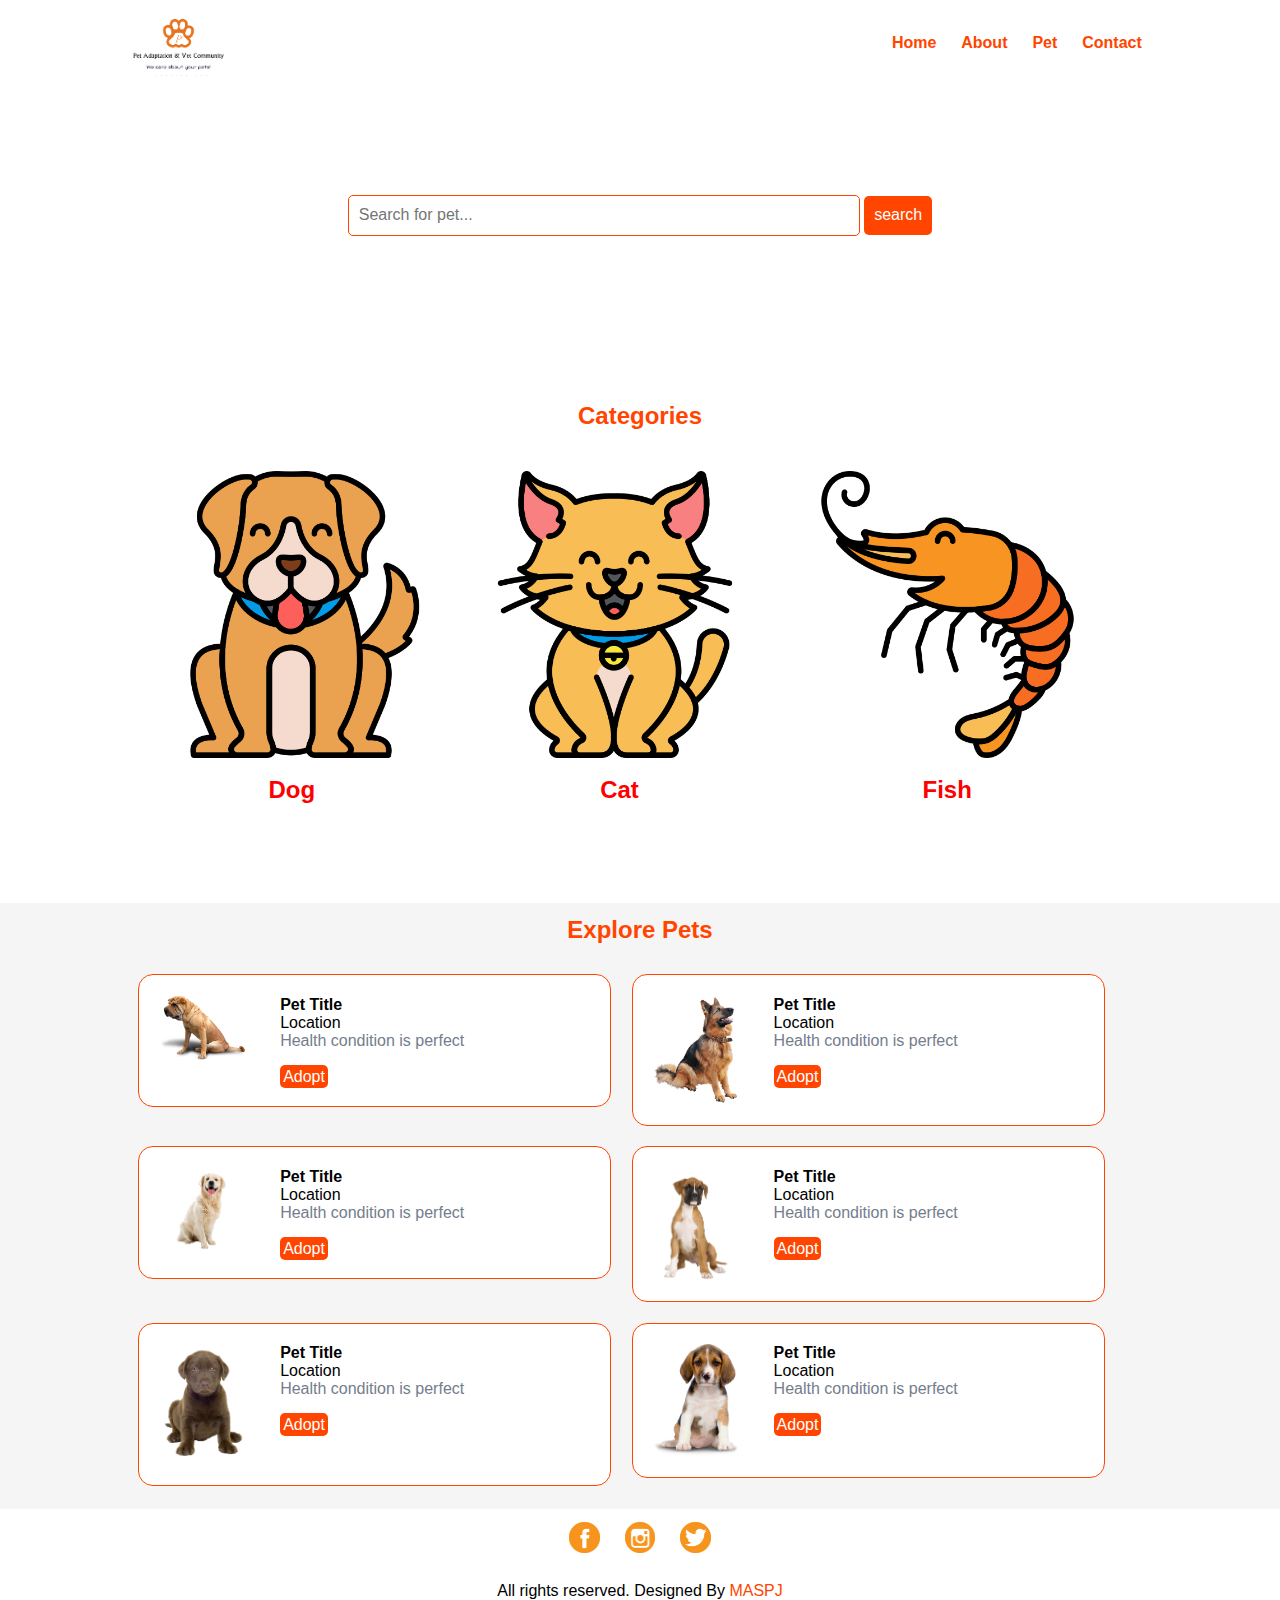
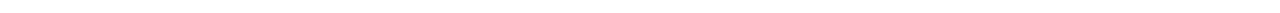
==== index.html @ 76fb2623 "Index Page using HTML, CSS and J Query Created" ====
<!DOCTYPE html>
<html lang="en">
  <head>
    <meta charset="UTF-8" />
    <meta http-equiv="X-UA-Compatible" content="IE=edge" />
    <meta name="viewport" content="width=device-width, initial-scale=1.0" />
    <title>Pet Adaptation & Vet Community</title>
    <link rel="stylesheet" href="css/style.css" />
    <link rel="icon" href="images/favicon.png" />
  </head>

  <body>
    <!--Bootstrap Navbar Section Starts here  -->
    <section class="navbar">
      <div class="container">
        <div class="logo">
          <!-- Logo Image -->
          <img
            src="images/logo.png"
            alt="Pet Adaptation Navbar Logo"
            class="img-responsive"
          />
        </div>
        <div class="menu text-right">
          <!-- Menu Will be displayed Here -->
          <ul type="none">
            <li><a href="">Home</a></li>
            <li><a href="">About</a></li>
            <li><a href="">Pet</a></li>
            <li><a href="">Contact</a></li>
          </ul>
        </div>
        <div class="clearfix"></div>
      </div>
    </section>
    <!--Bootstrap Navbar Section Ends here  -->

    <!--Bootstrap Pet Search Section Starts here  -->
    <section class="pet-search text-center">
      <div class="container">
        <form action="">
          <input type="search" name="search" placeholder="Search for pet..." />
          <input
            type="submit"
            name="submit"
            value="search"
            class="btn btn-primary"
          />
        </form>
      </div>
    </section>
    <!--Bootstrap Pet Search Section Ends here  -->
    <!--Bootstrap Pet Categories Section Starts here  -->
    <section class="categories">
      <div class="container">
        <h2 class="text-center">Categories</h2>
        <a href="">
        <div class="box-3">
          <img src="images/dog.png" alt="dog-1" class="img-responsive img-curve img-bg" />
          <h3 class="text-center text-orange">Dog</h3>
        </div>
        </a>
        <a href="">
        <div class="box-3">
          <img src="images/cat.png" alt="dog-2" class="img-responsive img-curve img-bg" />
          <h3 class="text-center text-orange">Cat</h3>
        </div>
      </a>
      <a href="">
        <div class="box-3 ">
          <img src="images/fish.png" alt="dog-3" class="img-responsive img-curve img-bg" />
          <h3 class="text-center text-orange">Fish</h3>
        </div>
        <!-- clear floating -->
        <div class="clearfix"></div>
      </div>
    </a>
    </section>
    <!--Bootstrap Pet Categories Section Ends here  -->
    <!--Bootstrap Pet Menu Section Starts here  -->
    <section class="pet-menu">
      <div class="container">
        <h2 class="text-center">Explore Pets</h2>
        <!-- <br> -->
        <!-- pet menu box start here -->
        <div class="pet-menu-box">
          <div class="pet-menu-img">
            <img src="/images/menu-dog-1.png" alt="" class="img-curve img-responsive">
          </div>
          <div class="pet-menu-desc">
              <h4>Pet Title</h4>
              <p class="pet-status">Location</p>
              <p class="pet-desc">Health condition is perfect</p>
              <br>
              <a href="#" class="btn btn-primary">Adopt</a>
              <!-- basically ends here -->
          </div>
        </div>
        <!-- pet menu box ends here  -->
        <div class="pet-menu-box">
          <div class="pet-menu-img">
            <img src="/images/menu-dog-2.png" alt="" class="img-curve img-responsive">
          </div>
          <div class="pet-menu-desc">
              <h4>Pet Title</h4>
              <p class="pet-status">Location</p>
              <p class="pet-desc">Health condition is perfect</p>
              <br>
              <a href="#" class="btn btn-primary">Adopt</a>
              <!-- basically ends here -->
          </div>
        </div>
        <div class="pet-menu-box">
          <div class="pet-menu-img">
            <img src="/images/menu-dog-3.png" alt="" class="img-curve img-responsive">
          </div>
          <div class="pet-menu-desc">
              <h4>Pet Title</h4>
              <p class="pet-status">Location</p>
              <p class="pet-desc">Health condition is perfect</p>
              <br>
              <a href="#" class="btn btn-primary">Adopt</a>
              <!-- basically ends here -->
          </div>
        </div>
        <div class="pet-menu-box">
          <div class="pet-menu-img">
            <img src="/images/menu-dog-4.png" alt="" class="img-curve img-responsive">
          </div>
          <div class="pet-menu-desc">
              <h4>Pet Title</h4>
              <p class="pet-status">Location</p>
              <p class="pet-desc">Health condition is perfect</p>
              <br>
              <a href="#" class="btn btn-primary">Adopt</a>
              <!-- basically ends here -->
          </div>
        </div>
        <div class="pet-menu-box">
          <div class="pet-menu-img">
            <img src="/images/menu-dog-5.png" alt="" class="img-curve img-responsive">
          </div>
          <div class="pet-menu-desc">
              <h4>Pet Title</h4>
              <p class="pet-status">Location</p>
              <p class="pet-desc">Health condition is perfect</p>
              <br>
              <a href="#" class="btn btn-primary">Adopt</a>
              <!-- basically ends here -->
          </div>
        </div>
        <div class="pet-menu-box">
          <div class="pet-menu-img">
            <img src="/images/menu-dog-6.png" alt="" class="img-curve img-responsive">
          </div>
          <div class="pet-menu-desc">
              <h4>Pet Title</h4>
              <p class="pet-status">Location</p>
              <p class="pet-desc">Health condition is perfect</p>
              <br>
              <a href="#" class="btn btn-primary">Adopt</a>
              <!-- basically ends here -->
          </div>
        </div>
        <div class="clearfix"></div>
      </div>
    </section>
  
    <!--Bootstrap Pet Menu Section Ends here  -->
    <!-- Social Section Starts Here -->
    <section class="social">
      <div class="container text-center">
        <ul type="none">
          <li>
            <a href="#"><img src="/images/facebook.png" alt="facebook" class="social-img img-responsive"></a>
          </li>
          <li>
            <a href="#"><img src="/images/instagram.png" alt="instagram" class="social-img img-responsive"></a>
          </li>
          <li>
            <a href="#"><img src="/images/twitter.png" alt="twitter" class="social-img img-responsive"></a>
          </li>
        </ul>
      </div>
    </section>
    <!-- Social Section Ends Here -->
    <!-- Footer Section Starts Here -->
    <section class="footer">
      <div class="container text-center">
        <p>All rights reserved. Designed By <a href="#">MASPJ</a></p>
      </div>
    </section>
    <!-- Footer Section Ends Here-->
  </body>
</html>
---- css/style.css ----
/* 
    Author: MAS
    Theme: Pet Adoption Site Theme
    version: 1.0;
*/

/* css for all */

* {
  margin: 0;
  padding: 0;
  font-family: Arial, Helvetica, sans-serif;
}

.container {
  width: 80%;
  /* border: 1px dotted red; */
  margin: 0 auto;
  padding: 1%;
}

h2{
   color: orangered;
   margin-bottom: 2%;
}

.img-responsive{
  width: 100%;
}

.text-right{
  text-align: right;
}

.text-center{
  text-align: center;
}

.clearfix{
  clear: both;
  float: none;
}

a{
  color: orangered;
  text-decoration: none;
}

a:hover{
  color: red;
}

.btn{
  padding: 1%;
  border: none;
  font-size: 1rem;
  border-radius: 5px;
}

.btn-primary{
  background-color: orangered;
  color: white;
  cursor: pointer;
}

.btn-primary:hover{
  color: white;
  background-color: red;
}

.img-curve{
  border-radius: 15px;
}

/* css for navbar section */

.logo{
  width: 10%;
  /* for going to the left we are using it */
  float: left;
}

.menu{
  line-height: 60px;
}

.menu ul{
  list-style-type: none ;
}

.menu ul li{
  display: inline;
  padding: 1%;
  font-weight: bold;
}

/* .menu ul li a{
  color: black;
} */

/* CSS for pet search section */

.pet-search{
  background-image: url(../images/bg.png);
  background-size: cover;
  background-repeat: no-repeat;
  background-position: center;
  padding: 7% 0;
}

.pet-search input[type="search"]{
  width: 50%;
  padding: 1%;
  font-size: 1rem;
  border: 1px solid orangered;
  border-radius: 5px;
}

/* CSS for  categories*/
.categories{
  padding: 4% 0;
}

.box-3{
  /* border: 1px solid black; */
  width: 28%;
  float: left;
  margin: 2%;
}

.img-text{
  /* position: absolute; */
  text-align: center;
}
.img-bg-1{
  background-image: url(/images/1.jpg);
  background-position: center;
} 

.img-bg-2{
  background-image: url(/images/2.jpg);
  background-position: center;
} 

.img-bg-3{
  background-image: url(/images/3.jpg);
  background-position: center;
} 

.text-orange{
  color: red;
}

h3{
  padding: 5%;
  font-size: 1.5rem;
}

/* CSS for pet menu */
.pet-menu{
  background-color: whitesmoke;
  /* padding: 4% 0;  */
}
.pet-menu-box{
  border: 1px solid orangered;
  background-color: white;
  width: 42%;
  margin: 1%;
  padding: 2%;
  float: left;
  border-radius: 15px;
}

.pet-menu img{
  width: 20%;
  float: left;
}

.pet-menu-desc{
  width: 70%;
  float: left;
  margin-left: 8%;
}

.pet-location{
  font-size: 1.2rem;
  margin: 2% 0;
}

.pet-desc{
  font-size: 1rem;
  color: #747d8c;
  /* margin: 1%; */
}

.social ul li{
  display: inline;
  padding: 1%;
}

.social-img{
  width: 3%;
}



/* CSS for mobile size or smaller screen */

@media only screen and (max-width:768px){
  .logo{
    width: 40%;
    margin: 1% auto;
    float: none;
  }
  .menu ul{
    text-align: center;
  }
  .pet-search input[type="search"]{
    width: 90%;
    padding: 2%;
    margin-bottom: 5%;
}

.pet-search{
  padding: 10% 0;
}

.btn{
  width: 91%;
  padding: 2%;
}

h2{
  margin-bottom: 10%;
}

.box-3{
  width: 95%;
  margin: 4% auto;
}

.pet-menu{
  padding: 20% 0;
}

.pet-menu-box{
  width: 90%;
  padding: 5%;
  margin-bottom: 5%;
}

.social{
  padding: 5% 0;
}

.social-img{
  width: 15%;
}

}
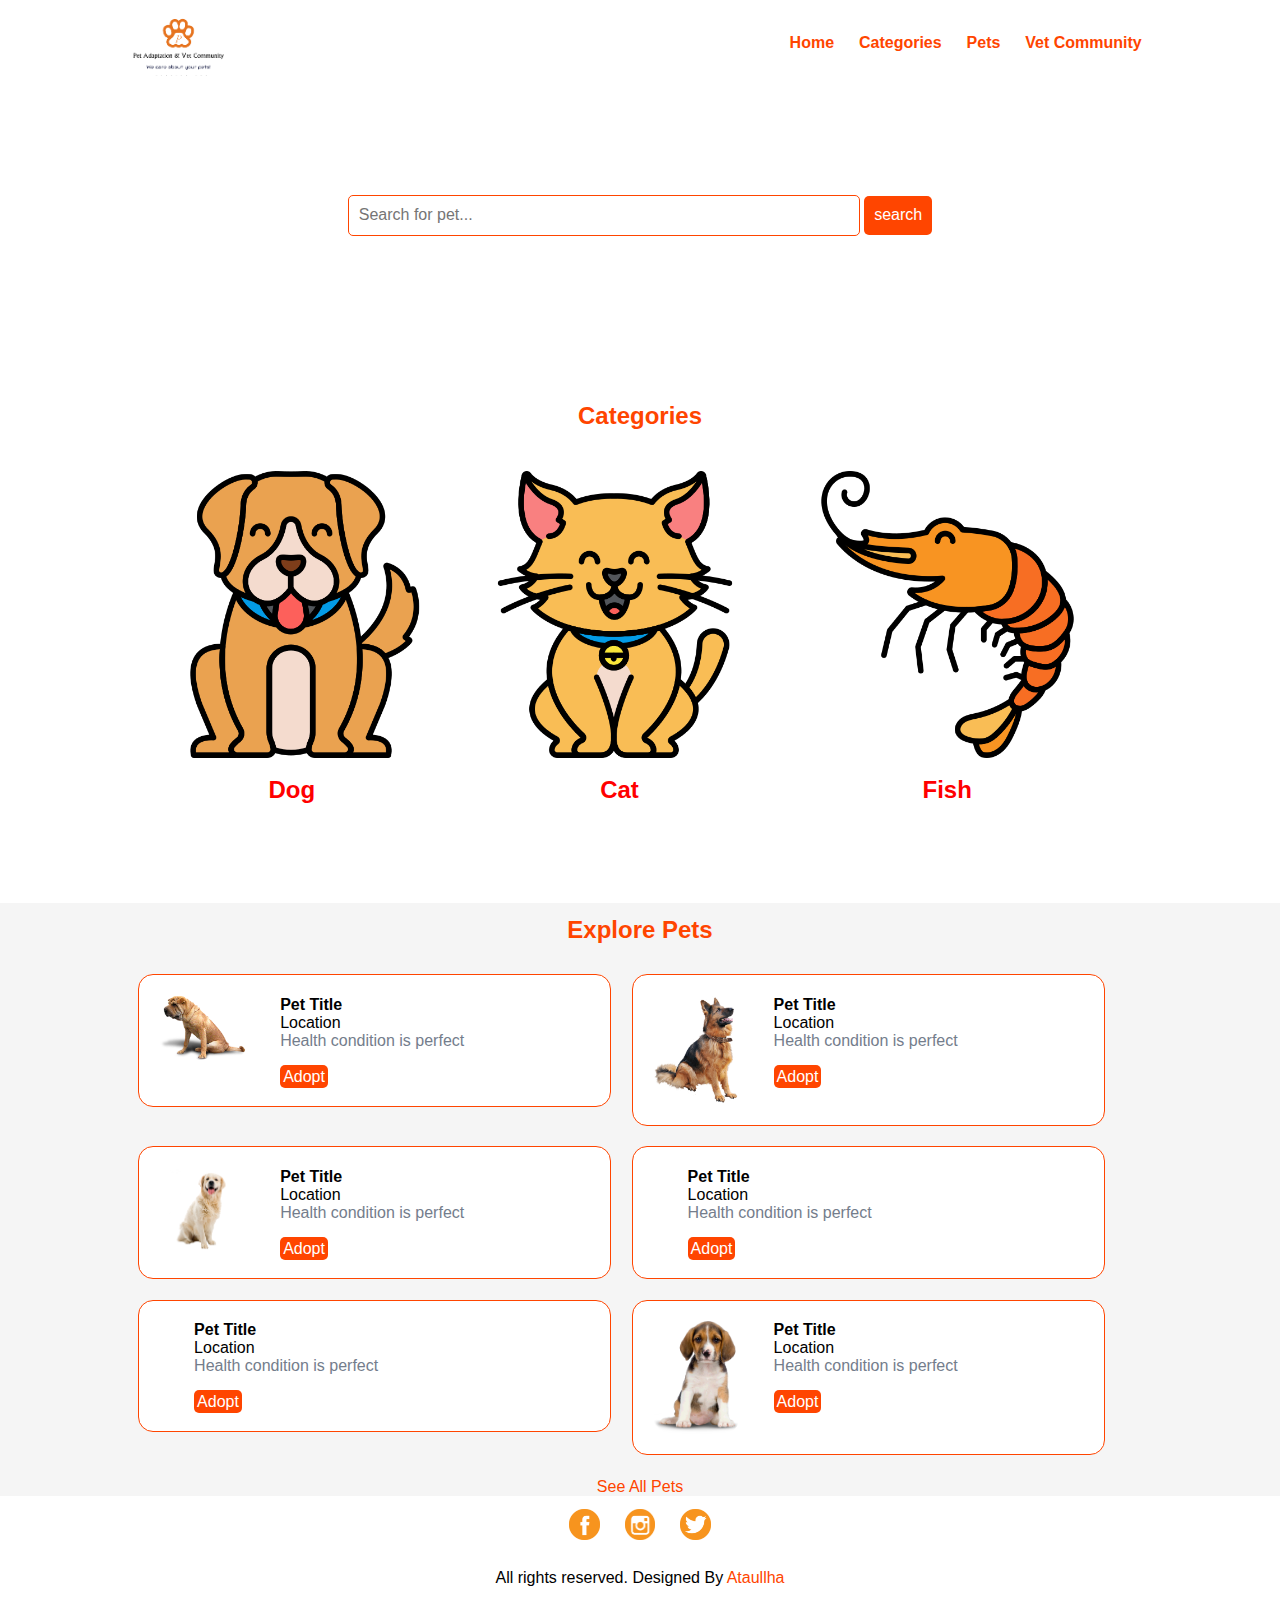
==== commit 5e0ec330: "Merge pull request #8 from Ataullha/Branch-Update-1" ====
--- a/index.html
+++ b/index.html
@@ -1,195 +1,191 @@
 <!DOCTYPE html>
 <html lang="en">
-  <head>
-    <meta charset="UTF-8" />
-    <meta http-equiv="X-UA-Compatible" content="IE=edge" />
-    <meta name="viewport" content="width=device-width, initial-scale=1.0" />
-    <title>Pet Adaptation & Vet Community</title>
-    <link rel="stylesheet" href="css/style.css" />
-    <link rel="icon" href="images/favicon.png" />
-  </head>
 
-  <body>
-    <!--Bootstrap Navbar Section Starts here  -->
-    <section class="navbar">
-      <div class="container">
-        <div class="logo">
-          <!-- Logo Image -->
-          <img
-            src="images/logo.png"
-            alt="Pet Adaptation Navbar Logo"
-            class="img-responsive"
-          />
-        </div>
-        <div class="menu text-right">
-          <!-- Menu Will be displayed Here -->
-          <ul type="none">
-            <li><a href="">Home</a></li>
-            <li><a href="">About</a></li>
-            <li><a href="">Pet</a></li>
-            <li><a href="">Contact</a></li>
-          </ul>
-        </div>
-        <div class="clearfix"></div>
+<head>
+  <meta charset="UTF-8" />
+  <meta http-equiv="X-UA-Compatible" content="IE=edge" />
+  <meta name="viewport" content="width=device-width, initial-scale=1.0" />
+  <title>Pet Adaptation & Vet Community</title>
+  <link rel="stylesheet" href="css/style.css" />
+  <link rel="icon" href="images/favicon.png" />
+</head>
+
+<body>
+  <!--HTML Navbar Section Starts here  -->
+  <section class="navbar">
+    <div class="container">
+      <div class="logo">
+        <!-- Logo Image -->
+        <a href="/index.html"><img src="images/logo.png" alt="Pet Adaptation Navbar Logo" class="img-responsive" /></a>
       </div>
-    </section>
-    <!--Bootstrap Navbar Section Ends here  -->
+      <div class="menu text-right">
+        <!-- Menu Will be displayed Here -->
+        <ul type="none">
+          <li><a href="/index.html">Home</a></li>
+          <li><a href="/categories.html">Categories</a></li>
+          <li><a href="/pets.html">Pets</a></li>
+          <li><a href="/vet-community.html">Vet Community</a></li>
+        </ul>
+      </div>
+      <div class="clearfix"></div>
+    </div>
+  </section>
+  <!--HTML Navbar Section Ends here  -->
 
-    <!--Bootstrap Pet Search Section Starts here  -->
-    <section class="pet-search text-center">
-      <div class="container">
-        <form action="">
-          <input type="search" name="search" placeholder="Search for pet..." />
-          <input
-            type="submit"
-            name="submit"
-            value="search"
-            class="btn btn-primary"
-          />
-        </form>
-      </div>
-    </section>
-    <!--Bootstrap Pet Search Section Ends here  -->
-    <!--Bootstrap Pet Categories Section Starts here  -->
-    <section class="categories">
-      <div class="container">
-        <h2 class="text-center">Categories</h2>
-        <a href="">
+  <!--HTML Pet Search Section Starts here  -->
+  <section class="pet-search text-center">
+    <div class="container">
+      <form action="">
+        <input type="search" name="search" placeholder="Search for pet..." />
+        <input type="submit" name="submit" value="search" class="btn btn-primary" />
+      </form>
+    </div>
+  </section>
+  <!--HTML Pet Search Section Ends here  -->
+  <!--HTML Pet Categories Section Starts here  -->
+  <section class="categories">
+    <div class="container">
+      <h2 class="text-center">Categories</h2>
+      <a href="/category-pet.html">
         <div class="box-3">
-          <img src="images/dog.png" alt="dog-1" class="img-responsive img-curve img-bg" />
+          <img src="images/dog.png" alt="dog" class="img-responsive img-curve img-bg categories-img" />
           <h3 class="text-center text-orange">Dog</h3>
         </div>
-        </a>
-        <a href="">
+      </a>
+      <a href="">
         <div class="box-3">
-          <img src="images/cat.png" alt="dog-2" class="img-responsive img-curve img-bg" />
+          <img src="images/cat.png" alt="cat" class="img-responsive img-curve img-bg categories-img" />
           <h3 class="text-center text-orange">Cat</h3>
         </div>
       </a>
       <a href="">
         <div class="box-3 ">
-          <img src="images/fish.png" alt="dog-3" class="img-responsive img-curve img-bg" />
+          <img src="images/fish.png" alt="fish" class="img-responsive img-curve img-bg categories-img" />
           <h3 class="text-center text-orange">Fish</h3>
         </div>
         <!-- clear floating -->
         <div class="clearfix"></div>
+    </div>
+    </a>
+  </section>
+  <!--HTML Pet Categories Section Ends here  -->
+  <!--HTML Pet Menu Section Starts here  -->
+  <section class="pet-menu">
+    <div class="container">
+      <h2 class="text-center">Explore Pets</h2>
+      <!-- <br> -->
+      <!-- pet menu box start here -->
+      <div class="pet-menu-box">
+        <div class="pet-menu-img">
+          <img src="/images/menu-dog-1.png" alt="" class="img-curve img-responsive">
+        </div>
+        <div class="pet-menu-desc">
+          <h4>Pet Title</h4>
+          <p class="pet-status">Location</p>
+          <p class="pet-desc">Health condition is perfect</p>
+          <br>
+          <a href="/adopt.html" class="btn btn-primary">Adopt</a>
+          <!-- basically ends here -->
+        </div>
       </div>
-    </a>
-    </section>
-    <!--Bootstrap Pet Categories Section Ends here  -->
-    <!--Bootstrap Pet Menu Section Starts here  -->
-    <section class="pet-menu">
-      <div class="container">
-        <h2 class="text-center">Explore Pets</h2>
-        <!-- <br> -->
-        <!-- pet menu box start here -->
-        <div class="pet-menu-box">
-          <div class="pet-menu-img">
-            <img src="/images/menu-dog-1.png" alt="" class="img-curve img-responsive">
-          </div>
-          <div class="pet-menu-desc">
-              <h4>Pet Title</h4>
-              <p class="pet-status">Location</p>
-              <p class="pet-desc">Health condition is perfect</p>
-              <br>
-              <a href="#" class="btn btn-primary">Adopt</a>
-              <!-- basically ends here -->
-          </div>
+      <!-- pet menu box ends here  -->
+      <div class="pet-menu-box">
+        <div class="pet-menu-img">
+          <img src="/images/menu-dog-2.png" alt="" class="img-curve img-responsive">
         </div>
-        <!-- pet menu box ends here  -->
-        <div class="pet-menu-box">
-          <div class="pet-menu-img">
-            <img src="/images/menu-dog-2.png" alt="" class="img-curve img-responsive">
-          </div>
-          <div class="pet-menu-desc">
-              <h4>Pet Title</h4>
-              <p class="pet-status">Location</p>
-              <p class="pet-desc">Health condition is perfect</p>
-              <br>
-              <a href="#" class="btn btn-primary">Adopt</a>
-              <!-- basically ends here -->
-          </div>
+        <div class="pet-menu-desc">
+          <h4>Pet Title</h4>
+          <p class="pet-status">Location</p>
+          <p class="pet-desc">Health condition is perfect</p>
+          <br>
+          <a href="#" class="btn btn-primary">Adopt</a>
+          <!-- basically ends here -->
         </div>
-        <div class="pet-menu-box">
-          <div class="pet-menu-img">
-            <img src="/images/menu-dog-3.png" alt="" class="img-curve img-responsive">
-          </div>
-          <div class="pet-menu-desc">
-              <h4>Pet Title</h4>
-              <p class="pet-status">Location</p>
-              <p class="pet-desc">Health condition is perfect</p>
-              <br>
-              <a href="#" class="btn btn-primary">Adopt</a>
-              <!-- basically ends here -->
-          </div>
+      </div>
+      <div class="pet-menu-box">
+        <div class="pet-menu-img">
+          <img src="/images/menu-dog-3.png" alt="" class="img-curve img-responsive">
         </div>
-        <div class="pet-menu-box">
-          <div class="pet-menu-img">
-            <img src="/images/menu-dog-4.png" alt="" class="img-curve img-responsive">
-          </div>
-          <div class="pet-menu-desc">
-              <h4>Pet Title</h4>
-              <p class="pet-status">Location</p>
-              <p class="pet-desc">Health condition is perfect</p>
-              <br>
-              <a href="#" class="btn btn-primary">Adopt</a>
-              <!-- basically ends here -->
-          </div>
+        <div class="pet-menu-desc">
+          <h4>Pet Title</h4>
+          <p class="pet-status">Location</p>
+          <p class="pet-desc">Health condition is perfect</p>
+          <br>
+          <a href="#" class="btn btn-primary">Adopt</a>
+          <!-- basically ends here -->
         </div>
-        <div class="pet-menu-box">
-          <div class="pet-menu-img">
-            <img src="/images/menu-dog-5.png" alt="" class="img-curve img-responsive">
-          </div>
-          <div class="pet-menu-desc">
-              <h4>Pet Title</h4>
-              <p class="pet-status">Location</p>
-              <p class="pet-desc">Health condition is perfect</p>
-              <br>
-              <a href="#" class="btn btn-primary">Adopt</a>
-              <!-- basically ends here -->
-          </div>
+      </div>
+      <div class="pet-menu-box">
+        <div class="pet-menu-img">
+          <img src="/images/menu-cat-3.png" alt="" class="img-curve img-responsive">
         </div>
-        <div class="pet-menu-box">
-          <div class="pet-menu-img">
-            <img src="/images/menu-dog-6.png" alt="" class="img-curve img-responsive">
-          </div>
-          <div class="pet-menu-desc">
-              <h4>Pet Title</h4>
-              <p class="pet-status">Location</p>
-              <p class="pet-desc">Health condition is perfect</p>
-              <br>
-              <a href="#" class="btn btn-primary">Adopt</a>
-              <!-- basically ends here -->
-          </div>
+        <div class="pet-menu-desc">
+          <h4>Pet Title</h4>
+          <p class="pet-status">Location</p>
+          <p class="pet-desc">Health condition is perfect</p>
+          <br>
+          <a href="#" class="btn btn-primary">Adopt</a>
+          <!-- basically ends here -->
         </div>
-        <div class="clearfix"></div>
       </div>
-    </section>
-  
-    <!--Bootstrap Pet Menu Section Ends here  -->
-    <!-- Social Section Starts Here -->
-    <section class="social">
-      <div class="container text-center">
-        <ul type="none">
-          <li>
-            <a href="#"><img src="/images/facebook.png" alt="facebook" class="social-img img-responsive"></a>
-          </li>
-          <li>
-            <a href="#"><img src="/images/instagram.png" alt="instagram" class="social-img img-responsive"></a>
-          </li>
-          <li>
-            <a href="#"><img src="/images/twitter.png" alt="twitter" class="social-img img-responsive"></a>
-          </li>
-        </ul>
+      <div class="pet-menu-box">
+        <div class="pet-menu-img">
+          <img src="/images/menu-cat-1.png" alt="" class="img-curve img-responsive">
+        </div>
+        <div class="pet-menu-desc">
+          <h4>Pet Title</h4>
+          <p class="pet-status">Location</p>
+          <p class="pet-desc">Health condition is perfect</p>
+          <br>
+          <a href="#" class="btn btn-primary">Adopt</a>
+          <!-- basically ends here -->
+        </div>
       </div>
-    </section>
-    <!-- Social Section Ends Here -->
-    <!-- Footer Section Starts Here -->
-    <section class="footer">
-      <div class="container text-center">
-        <p>All rights reserved. Designed By <a href="#">MASPJ</a></p>
+      <div class="pet-menu-box">
+        <div class="pet-menu-img">
+          <img src="/images/menu-dog-6.png" alt="" class="img-curve img-responsive">
+        </div>
+        <div class="pet-menu-desc">
+          <h4>Pet Title</h4>
+          <p class="pet-status">Location</p>
+          <p class="pet-desc">Health condition is perfect</p>
+          <br>
+          <a href="#" class="btn btn-primary">Adopt</a>
+          <!-- basically ends here -->
+        </div>
       </div>
-    </section>
-    <!-- Footer Section Ends Here-->
-  </body>
-</html>
+      <div class="clearfix"></div>
+    </div>
+    <p class="text-center mp-21">
+      <a href="/pets.html">See All Pets</a>
+    </p>
+  </section>
+
+  <!--HTML Pet Menu Section Ends here  -->
+  <!-- Social Section Starts Here -->
+  <section class="social">
+    <div class="container text-center">
+      <ul type="none">
+        <li>
+          <a href="#"><img src="/images/facebook.png" alt="facebook" class="social-img img-responsive"></a>
+        </li>
+        <li>
+          <a href="#"><img src="/images/instagram.png" alt="instagram" class="social-img img-responsive"></a>
+        </li>
+        <li>
+          <a href="#"><img src="/images/twitter.png" alt="twitter" class="social-img img-responsive"></a>
+        </li>
+      </ul>
+    </div>
+  </section>
+  <!-- Social Section Ends Here -->
+  <!-- Footer Section Starts Here -->
+  <section class="footer">
+    <div class="container text-center">
+      <p>All rights reserved. Designed By <a href="https://ataullha.github.io/" target="_blank">Ataullha</a></p>
+    </div>
+  </section>
+  <!-- Footer Section Ends Here-->
+</body>
+
+</html>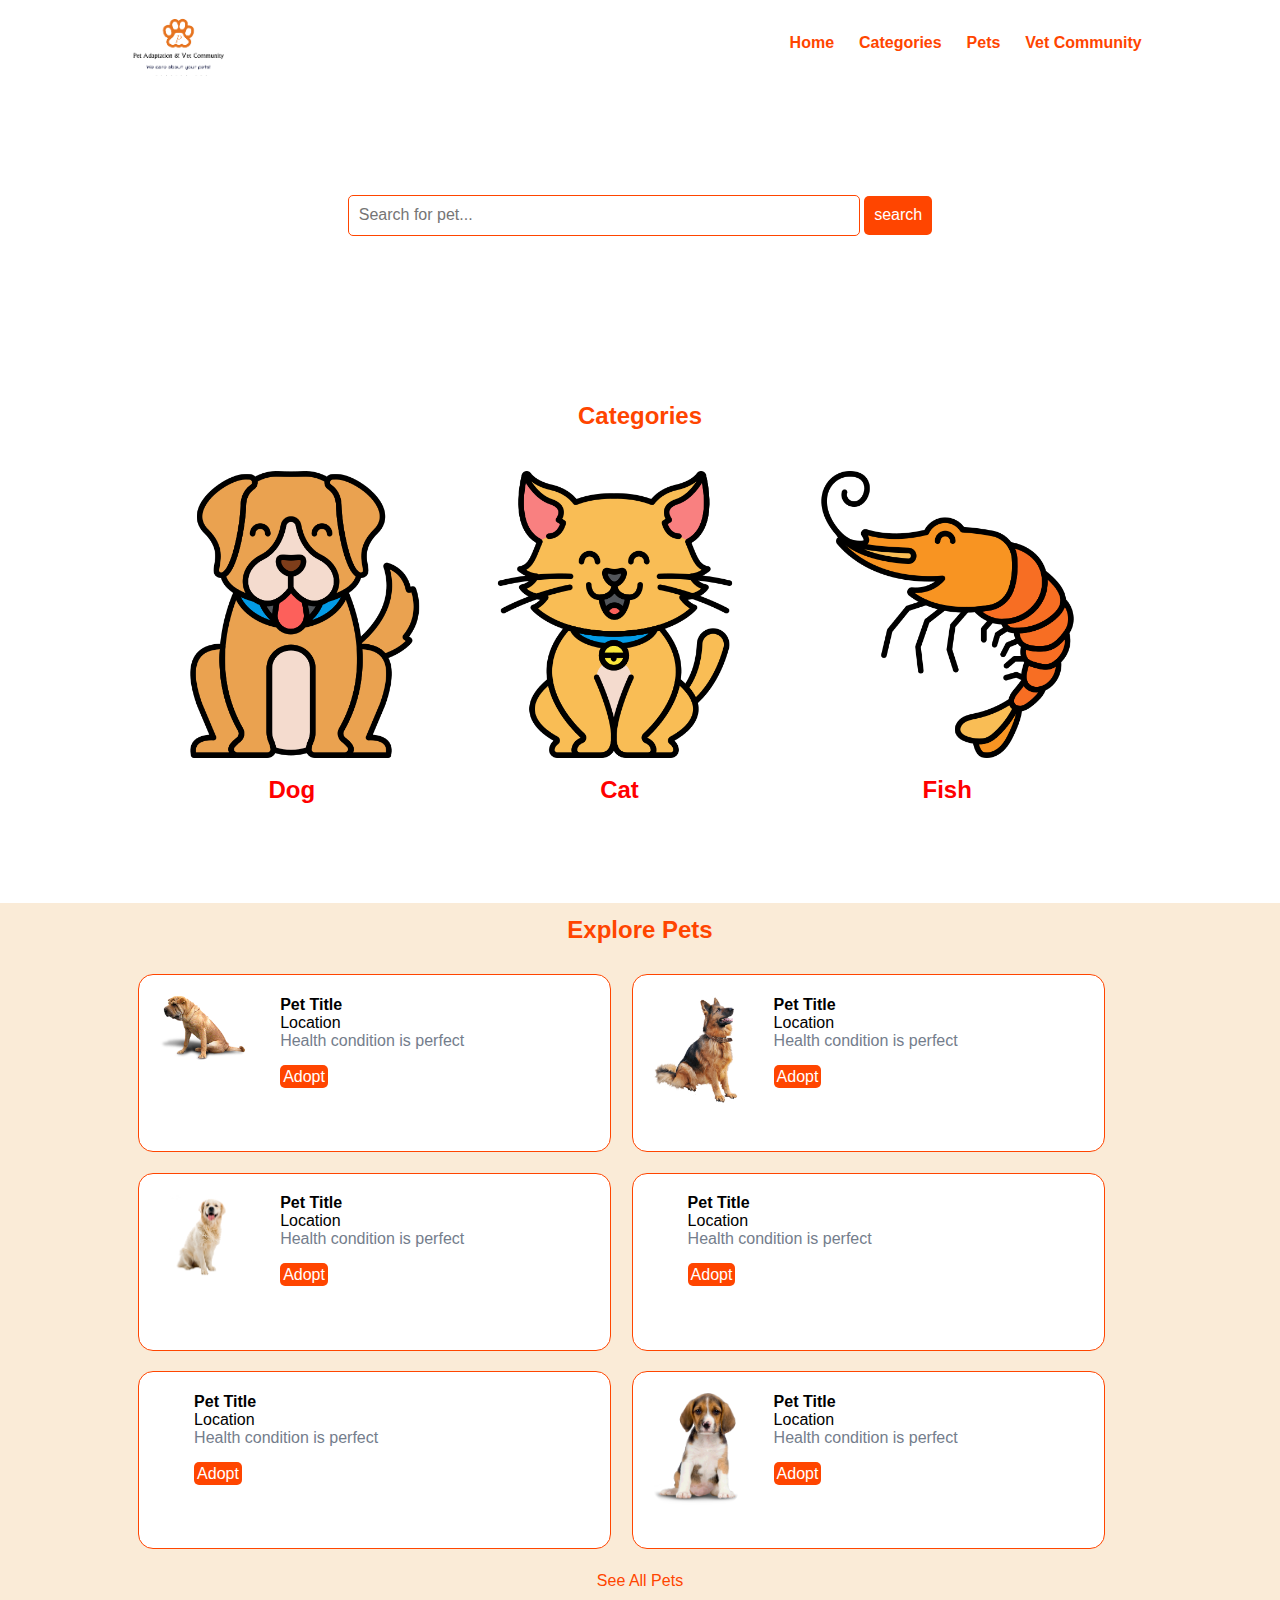
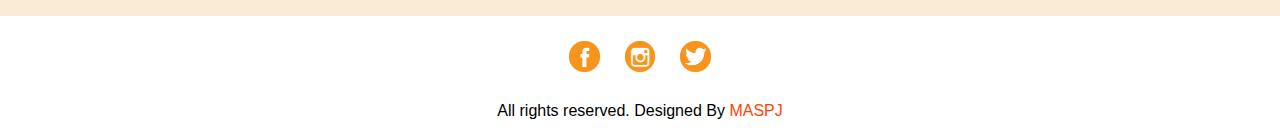
==== commit f664fadb: "Admin Panel and User Front-End Updated" ====
--- a/index.html
+++ b/index.html
@@ -16,15 +16,15 @@
     <div class="container">
       <div class="logo">
         <!-- Logo Image -->
-        <a href="/index.html"><img src="images/logo.png" alt="Pet Adaptation Navbar Logo" class="img-responsive" /></a>
+        <a href="index.html"><img src="images/logo.png" alt="Pet Adaptation Navbar Logo" class="img-responsive" /></a>
       </div>
       <div class="menu text-right">
         <!-- Menu Will be displayed Here -->
         <ul type="none">
-          <li><a href="/index.html">Home</a></li>
-          <li><a href="/categories.html">Categories</a></li>
-          <li><a href="/pets.html">Pets</a></li>
-          <li><a href="/vet-community.html">Vet Community</a></li>
+          <li><a href="index.html">Home</a></li>
+          <li><a href="categories.html">Categories</a></li>
+          <li><a href="pets.html">Pets</a></li>
+          <li><a href="vet-community.html">Vet Community</a></li>
         </ul>
       </div>
       <div class="clearfix"></div>
@@ -46,7 +46,7 @@
   <section class="categories">
     <div class="container">
       <h2 class="text-center">Categories</h2>
-      <a href="/category-pet.html">
+      <a href="category-pet.html">
         <div class="box-3">
           <img src="images/dog.png" alt="dog" class="img-responsive img-curve img-bg categories-img" />
           <h3 class="text-center text-orange">Dog</h3>
@@ -77,21 +77,21 @@
       <!-- pet menu box start here -->
       <div class="pet-menu-box">
         <div class="pet-menu-img">
-          <img src="/images/menu-dog-1.png" alt="" class="img-curve img-responsive">
+          <img src="images/menu-dog-1.png" alt="" class="img-curve img-responsive">
         </div>
         <div class="pet-menu-desc">
           <h4>Pet Title</h4>
           <p class="pet-status">Location</p>
           <p class="pet-desc">Health condition is perfect</p>
           <br>
-          <a href="/adopt.html" class="btn btn-primary">Adopt</a>
+          <a href="adopt.html" class="btn btn-primary">Adopt</a>
           <!-- basically ends here -->
         </div>
       </div>
       <!-- pet menu box ends here  -->
       <div class="pet-menu-box">
         <div class="pet-menu-img">
-          <img src="/images/menu-dog-2.png" alt="" class="img-curve img-responsive">
+          <img src="images/menu-dog-2.png" alt="" class="img-curve img-responsive">
         </div>
         <div class="pet-menu-desc">
           <h4>Pet Title</h4>
@@ -104,7 +104,7 @@
       </div>
       <div class="pet-menu-box">
         <div class="pet-menu-img">
-          <img src="/images/menu-dog-3.png" alt="" class="img-curve img-responsive">
+          <img src="images/menu-dog-3.png" alt="" class="img-curve img-responsive">
         </div>
         <div class="pet-menu-desc">
           <h4>Pet Title</h4>
@@ -117,7 +117,7 @@
       </div>
       <div class="pet-menu-box">
         <div class="pet-menu-img">
-          <img src="/images/menu-cat-3.png" alt="" class="img-curve img-responsive">
+          <img src="images/menu-cat-3.png" alt="" class="img-curve img-responsive">
         </div>
         <div class="pet-menu-desc">
           <h4>Pet Title</h4>
@@ -130,7 +130,7 @@
       </div>
       <div class="pet-menu-box">
         <div class="pet-menu-img">
-          <img src="/images/menu-cat-1.png" alt="" class="img-curve img-responsive">
+          <img src="images/menu-cat-1.png" alt="" class="img-curve img-responsive">
         </div>
         <div class="pet-menu-desc">
           <h4>Pet Title</h4>
@@ -143,7 +143,7 @@
       </div>
       <div class="pet-menu-box">
         <div class="pet-menu-img">
-          <img src="/images/menu-dog-6.png" alt="" class="img-curve img-responsive">
+          <img src="images/menu-dog-6.png" alt="" class="img-curve img-responsive">
         </div>
         <div class="pet-menu-desc">
           <h4>Pet Title</h4>
@@ -157,7 +157,7 @@
       <div class="clearfix"></div>
     </div>
     <p class="text-center mp-21">
-      <a href="/pets.html">See All Pets</a>
+      <a href="pets.html">See All Pets</a>
     </p>
   </section>
 
@@ -167,13 +167,13 @@
     <div class="container text-center">
       <ul type="none">
         <li>
-          <a href="#"><img src="/images/facebook.png" alt="facebook" class="social-img img-responsive"></a>
+          <a href="#"><img src="images/facebook.png" alt="facebook" class="social-img img-responsive"></a>
         </li>
         <li>
-          <a href="#"><img src="/images/instagram.png" alt="instagram" class="social-img img-responsive"></a>
+          <a href="#"><img src="images/instagram.png" alt="instagram" class="social-img img-responsive"></a>
         </li>
         <li>
-          <a href="#"><img src="/images/twitter.png" alt="twitter" class="social-img img-responsive"></a>
+          <a href="#"><img src="images/twitter.png" alt="twitter" class="social-img img-responsive"></a>
         </li>
       </ul>
     </div>
@@ -182,7 +182,7 @@
   <!-- Footer Section Starts Here -->
   <section class="footer">
     <div class="container text-center">
-      <p>All rights reserved. Designed By <a href="https://ataullha.github.io/" target="_blank">Ataullha</a></p>
+      <p>All rights reserved. Designed By <a href="#">MASPJ</a></p>
     </div>
   </section>
   <!-- Footer Section Ends Here-->
--- a/css/style.css
+++ b/css/style.css
@@ -19,76 +19,78 @@
   padding: 1%;
 }
 
-h2{
-   color: orangered;
-   margin-bottom: 2%;
-}
-
-.img-responsive{
+h2 {
+  color: orangered;
+  margin-bottom: 2%;
+}
+
+.img-responsive {
   width: 100%;
-}
-
-.text-right{
+  /* height: 80px; */
+}
+
+.text-right {
   text-align: right;
 }
 
-.text-center{
+.text-center {
   text-align: center;
 }
 
-.clearfix{
+.clearfix {
   clear: both;
   float: none;
 }
 
-a{
+a {
   color: orangered;
   text-decoration: none;
 }
 
-a:hover{
+a:hover {
   color: red;
 }
 
-.btn{
+.btn {
   padding: 1%;
   border: none;
   font-size: 1rem;
   border-radius: 5px;
 }
 
-.btn-primary{
+.btn-primary {
   background-color: orangered;
   color: white;
   cursor: pointer;
 }
 
-.btn-primary:hover{
+.btn-primary:hover {
   color: white;
   background-color: red;
 }
 
-.img-curve{
+.img-curve {
   border-radius: 15px;
+  /* width: 50%; */
 }
 
 /* css for navbar section */
 
-.logo{
+.logo {
   width: 10%;
   /* for going to the left we are using it */
   float: left;
 }
 
-.menu{
+.menu {
   line-height: 60px;
 }
 
-.menu ul{
-  list-style-type: none ;
-}
-
-.menu ul li{
+.menu ul {
+  list-style-type: none;
+}
+
+.menu ul li {
   display: inline;
   padding: 1%;
   font-weight: bold;
@@ -100,7 +102,7 @@
 
 /* CSS for pet search section */
 
-.pet-search{
+.pet-search {
   background-image: url(../images/bg.png);
   background-size: cover;
   background-repeat: no-repeat;
@@ -108,7 +110,7 @@
   padding: 7% 0;
 }
 
-.pet-search input[type="search"]{
+.pet-search input[type="search"] {
   width: 50%;
   padding: 1%;
   font-size: 1rem;
@@ -117,144 +119,204 @@
 }
 
 /* CSS for  categories*/
-.categories{
+.categories {
   padding: 4% 0;
 }
 
-.box-3{
+.box-3 {
   /* border: 1px solid black; */
   width: 28%;
   float: left;
   margin: 2%;
 }
 
-.img-text{
+.img-text {
   /* position: absolute; */
   text-align: center;
 }
-.img-bg-1{
+
+.img-bg-1 {
   background-image: url(/images/1.jpg);
   background-position: center;
-} 
-
-.img-bg-2{
+}
+
+.img-bg-2 {
   background-image: url(/images/2.jpg);
   background-position: center;
-} 
-
-.img-bg-3{
+}
+
+.img-bg-3 {
   background-image: url(/images/3.jpg);
   background-position: center;
-} 
-
-.text-orange{
+}
+
+.text-orange {
   color: red;
 }
 
-h3{
+/* when clicked on a category
+.text-category{
+  background-color: white;
+  padding: %;
+} */
+
+h3 {
   padding: 5%;
   font-size: 1.5rem;
 }
 
 /* CSS for pet menu */
-.pet-menu{
-  background-color: whitesmoke;
+.pet-menu {
+  background-color: antiquewhite;
   /* padding: 4% 0;  */
 }
-.pet-menu-box{
+
+.pet-menu-box {
   border: 1px solid orangered;
   background-color: white;
   width: 42%;
+  height: 135px; /* added */
   margin: 1%;
   padding: 2%;
   float: left;
   border-radius: 15px;
 }
 
-.pet-menu img{
+.pet-menu img {
   width: 20%;
   float: left;
 }
 
-.pet-menu-desc{
+.pet-menu-desc {
   width: 70%;
   float: left;
   margin-left: 8%;
 }
 
-.pet-location{
+.pet-location {
   font-size: 1.2rem;
   margin: 2% 0;
 }
 
-.pet-desc{
+.pet-desc {
   font-size: 1rem;
   color: #747d8c;
   /* margin: 1%; */
 }
 
-.social ul li{
+.social ul li {
   display: inline;
   padding: 1%;
 }
 
-.social-img{
+.social-img {
   width: 3%;
 }
 
-
+.categories-img {
+  border: none;
+}
+
+.mp-21 {
+  padding-bottom: 2%;
+  margin-bottom: 1%;
+}
+
+/* copied from an external source */
+
+/* for Adopt Section */
+
+.adopt {
+  width: 50%;
+  margin: 0% 25%;
+  background-color: white;
+  color: black;
+}
+
+.input-responsive {
+  width: 90%;
+  padding: 1.75%;
+  margin: 0 2%;
+  border: 1px orangered dotted;
+  border-radius: 5px;
+  font-size: 1rem;
+}
+
+.order-label {
+  margin: 0.5% auto;
+  font-weight: bold;
+  text-align: center;
+}
+
+.adopt-img {
+  width: 15%;
+}
+
+.btn-center {
+  padding: 1.5%;
+  margin-left: 40%;
+  margin-top: 1%;
+  margin-bottom: 1%;
+}
+
+/*  */
 
 /* CSS for mobile size or smaller screen */
 
-@media only screen and (max-width:768px){
-  .logo{
+@media only screen and (max-width: 768px) {
+  .logo {
     width: 40%;
     margin: 1% auto;
     float: none;
   }
-  .menu ul{
+
+  .menu ul {
     text-align: center;
   }
-  .pet-search input[type="search"]{
+
+  .pet-search input[type="search"] {
     width: 90%;
     padding: 2%;
     margin-bottom: 5%;
-}
-
-.pet-search{
-  padding: 10% 0;
-}
-
-.btn{
-  width: 91%;
-  padding: 2%;
-}
-
-h2{
-  margin-bottom: 10%;
-}
-
-.box-3{
-  width: 95%;
-  margin: 4% auto;
-}
-
-.pet-menu{
-  padding: 20% 0;
-}
-
-.pet-menu-box{
-  width: 90%;
-  padding: 5%;
-  margin-bottom: 5%;
-}
-
-.social{
-  padding: 5% 0;
-}
-
-.social-img{
-  width: 15%;
-}
-
+  }
+
+  .pet-search {
+    padding: 10% 0;
+  }
+
+  .btn {
+    width: 91%;
+    padding: 2%;
+  }
+
+  h2 {
+    margin-bottom: 10%;
+  }
+
+  .box-3 {
+    width: 95%;
+    margin: 4% auto;
+  }
+
+  .pet-menu {
+    padding: 20% 0;
+  }
+
+  .pet-menu-box {
+    width: 90%;
+    padding: 5%;
+    margin-bottom: 5%;
+  }
+
+  .social {
+    padding: 5% 0;
+  }
+
+  .social-img {
+    width: 15%;
+  }
+/* center */
+  .btn-center{
+    margin: 2% 4.25%;
+  }
 }